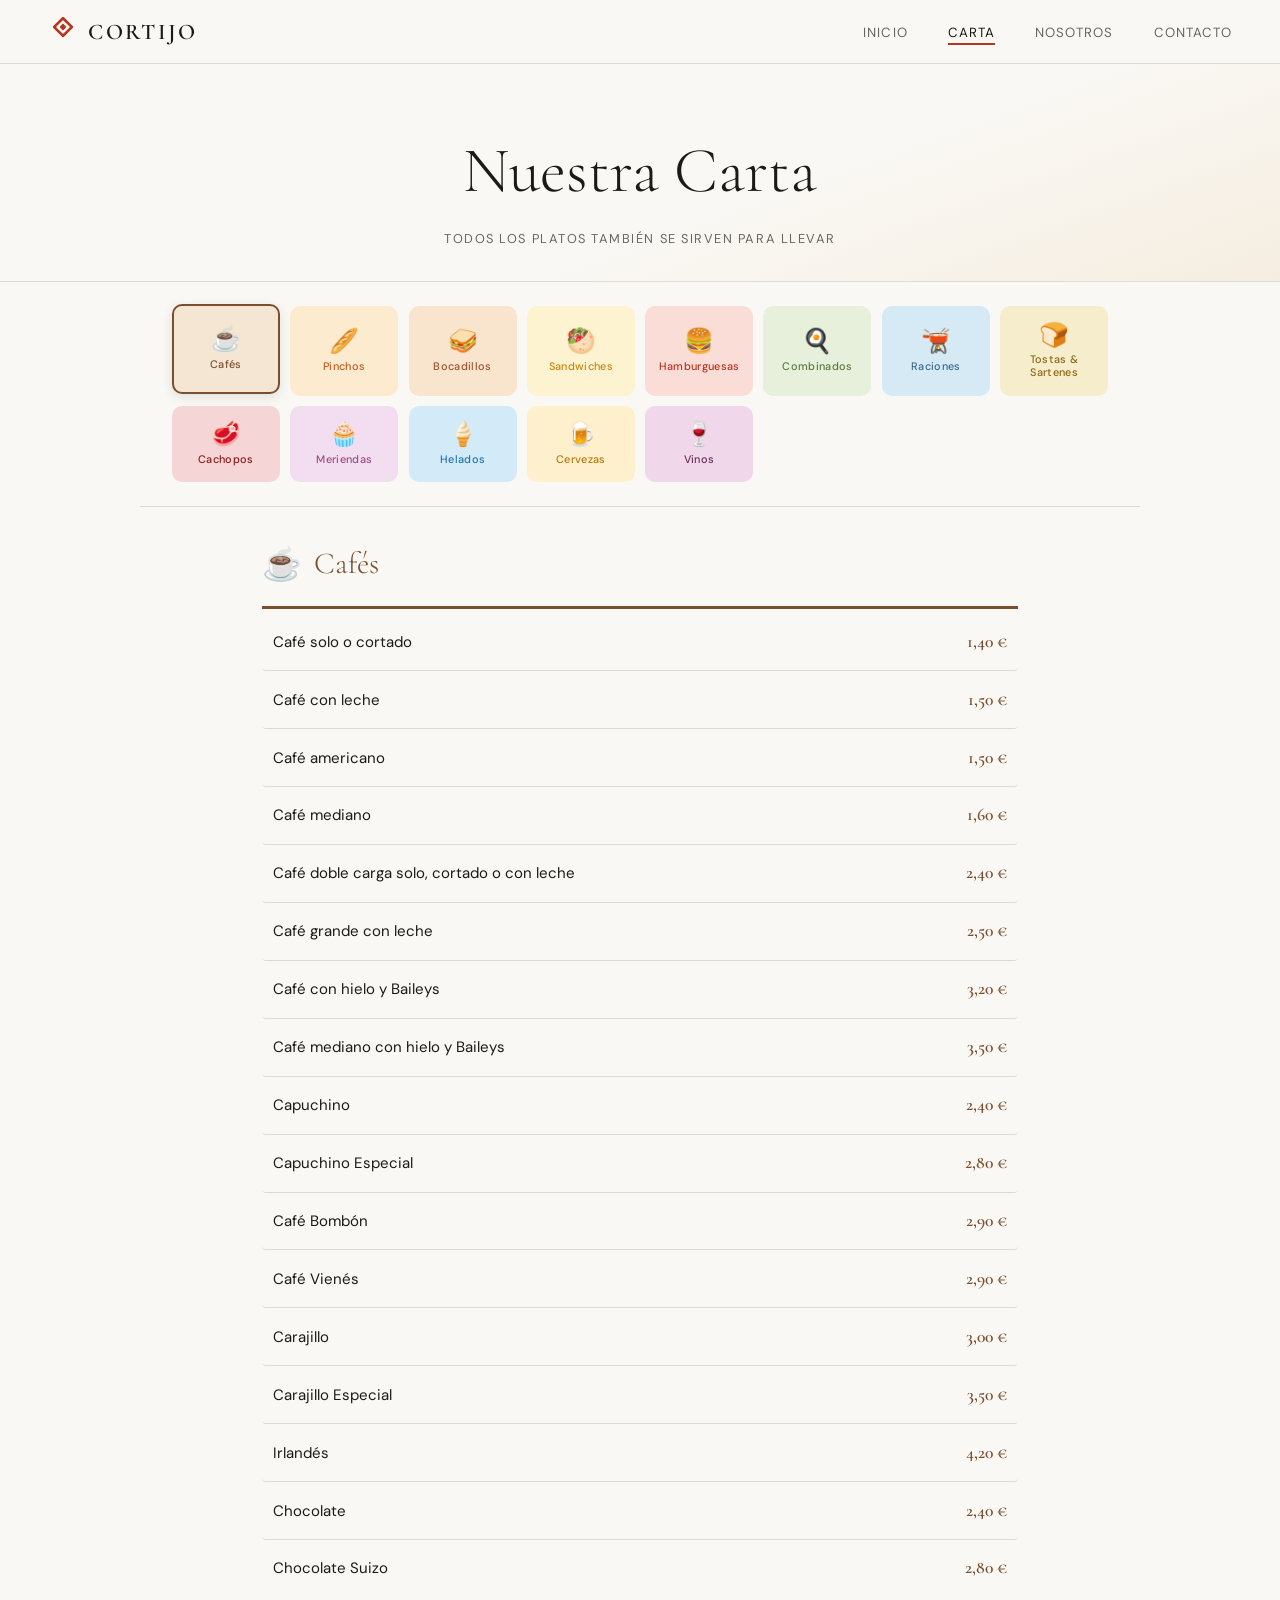
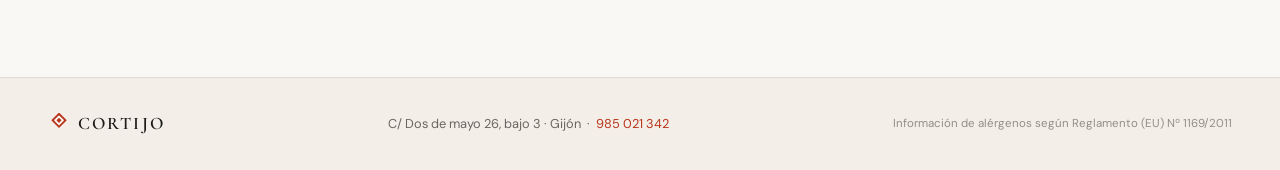
==== carta.html @ 0f71d0ce "Rediseño completo: 4 páginas separadas" ====
<!DOCTYPE html>
<html lang="es">
<head>
  <meta charset="UTF-8" />
  <meta name="viewport" content="width=device-width, initial-scale=1.0" />
  <title>Carta — Cortijo Cafeterías & Cervezerías</title>
  <meta name="description" content="Carta completa de Cortijo Gijón: cafés, pinchos, bocadillos, cachopos, cervezas y vinos." />
  <link rel="preconnect" href="https://fonts.googleapis.com">
  <link href="https://fonts.googleapis.com/css2?family=Cormorant+Garamond:ital,wght@0,300;0,400;0,600;1,300;1,400&family=DM+Sans:wght@300;400;500&display=swap" rel="stylesheet">
  <link rel="stylesheet" href="styles.css" />
</head>
<body>

  <nav id="navbar">
    <a href="index.html" class="nav-logo">
      <svg width="30" height="30" viewBox="0 0 60 60" fill="none">
        <rect x="15" y="5" width="30" height="30" rx="2" transform="rotate(45 30 20)" fill="#b8341b"/>
        <rect x="20" y="10" width="20" height="20" rx="2" transform="rotate(45 30 20)" fill="#faf8f4"/>
        <rect x="25" y="15" width="10" height="10" rx="1" transform="rotate(45 30 20)" fill="#b8341b"/>
      </svg>
      <span class="nav-brand">CORTIJO</span>
    </a>
    <ul class="nav-links">
      <li><a href="index.html">Inicio</a></li>
      <li><a href="carta.html" class="active">Carta</a></li>
      <li><a href="nosotros.html">Nosotros</a></li>
      <li><a href="contacto.html">Contacto</a></li>
    </ul>
    <button class="hamburger" id="hamburger" aria-label="Menú">
      <span></span><span></span><span></span>
    </button>
  </nav>

  <div class="mobile-menu" id="mobileMenu">
    <ul>
      <li><a href="index.html">Inicio</a></li>
      <li><a href="carta.html" class="active">Carta</a></li>
      <li><a href="nosotros.html">Nosotros</a></li>
      <li><a href="contacto.html">Contacto</a></li>
    </ul>
  </div>

  <main>
    <div class="carta-hero">
      <h1>Nuestra Carta</h1>
      <p>Todos los platos también se sirven para llevar</p>
    </div>

    <!-- CATEGORÍAS -->
    <div class="cat-grid">
      <button class="cat-card" data-cat="cafes"        style="--cc:#7B4F2E;--cl:#F5E6D3"><span class="cat-emoji">☕</span><span class="cat-label">Cafés</span></button>
      <button class="cat-card" data-cat="pinchos"      style="--cc:#C45C1A;--cl:#FDEBD0"><span class="cat-emoji">🥖</span><span class="cat-label">Pinchos</span></button>
      <button class="cat-card" data-cat="bocadillos"   style="--cc:#A0522D;--cl:#F9E4CE"><span class="cat-emoji">🥪</span><span class="cat-label">Bocadillos</span></button>
      <button class="cat-card" data-cat="sandwiches"   style="--cc:#C8860A;--cl:#FEF3D0"><span class="cat-emoji">🥙</span><span class="cat-label">Sandwiches</span></button>
      <button class="cat-card" data-cat="hamburguesas" style="--cc:#B8341B;--cl:#FBDDD8"><span class="cat-emoji">🍔</span><span class="cat-label">Hamburguesas</span></button>
      <button class="cat-card" data-cat="combinados"   style="--cc:#5D7A3E;--cl:#E6F0DA"><span class="cat-emoji">🍳</span><span class="cat-label">Combinados</span></button>
      <button class="cat-card" data-cat="raciones"     style="--cc:#3A6B8A;--cl:#D6EAF5"><span class="cat-emoji">🫕</span><span class="cat-label">Raciones</span></button>
      <button class="cat-card" data-cat="tostas"       style="--cc:#8B6914;--cl:#F5EDCC"><span class="cat-emoji">🍞</span><span class="cat-label">Tostas &amp; Sartenes</span></button>
      <button class="cat-card" data-cat="cachopos"     style="--cc:#8B1A1A;--cl:#F5D5D5"><span class="cat-emoji">🥩</span><span class="cat-label">Cachopos</span></button>
      <button class="cat-card" data-cat="meriendas"    style="--cc:#9B4D8A;--cl:#F3DDF0"><span class="cat-emoji">🧁</span><span class="cat-label">Meriendas</span></button>
      <button class="cat-card" data-cat="helados"      style="--cc:#2176AE;--cl:#D3EAF9"><span class="cat-emoji">🍦</span><span class="cat-label">Helados</span></button>
      <button class="cat-card" data-cat="cervezas"     style="--cc:#B8780A;--cl:#FEF0CC"><span class="cat-emoji">🍺</span><span class="cat-label">Cervezas</span></button>
      <button class="cat-card" data-cat="vinos"        style="--cc:#6B2D5E;--cl:#F0D8EA"><span class="cat-emoji">🍷</span><span class="cat-label">Vinos</span></button>
    </div>

    <div class="menu-wrap">

      <div class="menu-grid" id="cat-cafes" data-color="#7B4F2E">
        <div class="menu-panel-header"><span class="menu-panel-emoji">☕</span><h2 class="menu-panel-title">Cafés</h2></div>
        <div class="menu-item"><span class="item-name">Café solo o cortado</span><span class="item-price">1,40 €</span></div>
        <div class="menu-item"><span class="item-name">Café con leche</span><span class="item-price">1,50 €</span></div>
        <div class="menu-item"><span class="item-name">Café americano</span><span class="item-price">1,50 €</span></div>
        <div class="menu-item"><span class="item-name">Café mediano</span><span class="item-price">1,60 €</span></div>
        <div class="menu-item"><span class="item-name">Café doble carga solo, cortado o con leche</span><span class="item-price">2,40 €</span></div>
        <div class="menu-item"><span class="item-name">Café grande con leche</span><span class="item-price">2,50 €</span></div>
        <div class="menu-item"><span class="item-name">Café con hielo y Baileys</span><span class="item-price">3,20 €</span></div>
        <div class="menu-item"><span class="item-name">Café mediano con hielo y Baileys</span><span class="item-price">3,50 €</span></div>
        <div class="menu-item"><span class="item-name">Capuchino</span><span class="item-price">2,40 €</span></div>
        <div class="menu-item"><span class="item-name">Capuchino Especial</span><span class="item-price">2,80 €</span></div>
        <div class="menu-item"><span class="item-name">Café Bombón</span><span class="item-price">2,90 €</span></div>
        <div class="menu-item"><span class="item-name">Café Vienés</span><span class="item-price">2,90 €</span></div>
        <div class="menu-item"><span class="item-name">Carajillo</span><span class="item-price">3,00 €</span></div>
        <div class="menu-item"><span class="item-name">Carajillo Especial</span><span class="item-price">3,50 €</span></div>
        <div class="menu-item"><span class="item-name">Irlandés</span><span class="item-price">4,20 €</span></div>
        <div class="menu-item"><span class="item-name">Chocolate</span><span class="item-price">2,40 €</span></div>
        <div class="menu-item"><span class="item-name">Chocolate Suizo</span><span class="item-price">2,80 €</span></div>
      </div>

      <div class="menu-grid" id="cat-pinchos" data-color="#C45C1A">
        <div class="menu-panel-header"><span class="menu-panel-emoji">🥖</span><h2 class="menu-panel-title">Pinchos</h2></div>
        <div class="menu-item"><span class="item-name">Pollo o lomo con lechuga y mayonesa <em class="allerg-tag">🥚🌾</em></span><span class="item-price">2,00 €</span></div>
        <div class="menu-item"><span class="item-name">Pollo, lomo o bacon con queso <em class="allerg-tag">🥚🥛🌾</em></span><span class="item-price">2,00 €</span></div>
        <div class="menu-item"><span class="item-name">Bacon o fiambre de lomo con huevo <em class="allerg-tag">🥚🌾</em></span><span class="item-price">2,00 €</span></div>
        <div class="menu-item"><span class="item-name">Francesa de chorizo, jamón serrano o bonito <em class="allerg-tag">🥚🌾</em></span><span class="item-price">2,20 €</span></div>
        <div class="menu-item"><span class="item-name">Tortilla de patata <em class="allerg-tag">🥚</em></span><span class="item-price">2,00 €</span></div>
        <div class="menu-item"><span class="item-name">Tortilla de patata vegetal con jamón york, queso y mayonesa <em class="allerg-tag">🥚🥛</em></span><span class="item-price">2,80 €</span></div>
        <div class="menu-item"><span class="item-name">Ternera rebosada con pimientos <em class="allerg-tag">🥚🌾</em></span><span class="item-price">2,20 €</span></div>
        <div class="menu-item"><span class="item-name">Filete de pollo a la plancha <em class="allerg-tag">🥚</em></span><span class="item-price">2,40 €</span></div>
        <div class="menu-item"><span class="item-name">Carne guisada <em class="allerg-tag">🌾</em></span><span class="item-price">2,50 €</span></div>
      </div>

      <div class="menu-grid" id="cat-bocadillos" data-color="#A0522D">
        <div class="menu-panel-header"><span class="menu-panel-emoji">🥪</span><h2 class="menu-panel-title">Bocadillos</h2></div>
        <div class="menu-item"><span class="item-name">Pollo con lechuga, tomate y mayonesa <em class="allerg-tag">🥚</em></span><span class="item-price">4,00 €</span></div>
        <div class="menu-item"><span class="item-name">Pollo con queso <em class="allerg-tag">🥚🥛</em></span><span class="item-price">4,00 €</span></div>
        <div class="menu-item"><span class="item-name">Pollo con queso, lechuga, tomate y mayonesa <em class="allerg-tag">🥚🥛</em></span><span class="item-price">4,30 €</span></div>
        <div class="menu-item"><span class="item-name">Lomo con lechuga, tomate y mayonesa <em class="allerg-tag">🥚</em></span><span class="item-price">4,00 €</span></div>
        <div class="menu-item"><span class="item-name">Lomo con queso <em class="allerg-tag">🥚🥛</em></span><span class="item-price">4,00 €</span></div>
        <div class="menu-item"><span class="item-name">Lomo con queso, lechuga, tomate y mayonesa <em class="allerg-tag">🥚🥛</em></span><span class="item-price">4,30 €</span></div>
        <div class="menu-item"><span class="item-name">Bacon con queso <em class="allerg-tag">🥚🥛</em></span><span class="item-price">4,00 €</span></div>
        <div class="menu-item"><span class="item-name">Bacon con huevos <em class="allerg-tag">🥚🌾</em></span><span class="item-price">4,00 €</span></div>
        <div class="menu-item"><span class="item-name">Francesa con chorizo o jamón <em class="allerg-tag">🥚🌾</em></span><span class="item-price">4,00 €</span></div>
        <div class="menu-item"><span class="item-name">Francesa con bonito <em class="allerg-tag">🥚🌾</em></span><span class="item-price">4,00 €</span></div>
        <div class="menu-item"><span class="item-name">Tortilla de patata española <em class="allerg-tag">🥚🌾</em></span><span class="item-price">4,00 €</span></div>
        <div class="menu-item"><span class="item-name">Jamón serrano <em class="allerg-tag">🌾</em></span><span class="item-price">4,00 €</span></div>
        <div class="menu-item"><span class="item-name">Bonito con lechuga, tomate y mayonesa <em class="allerg-tag">🐟🥚🌾</em></span><span class="item-price">4,00 €</span></div>
        <div class="menu-item"><span class="item-name">Pepito de ternera <em class="allerg-tag">🌾</em></span><span class="item-price">4,50 €</span></div>
      </div>

      <div class="menu-grid" id="cat-sandwiches" data-color="#C8860A">
        <div class="menu-panel-header"><span class="menu-panel-emoji">🥙</span><h2 class="menu-panel-title">Sandwiches</h2></div>
        <div class="menu-item"><span class="item-name">Nº1 · Mixto — Jamón York y queso <em class="allerg-tag">🥚🌾🥛</em></span><span class="item-price">2,80 €</span></div>
        <div class="menu-item"><span class="item-name">Nº2 · Mixto con huevo <em class="allerg-tag">🥚🌾🥛</em></span><span class="item-price">3,20 €</span></div>
        <div class="menu-item"><span class="item-name">Nº3 · Mixto vegetal — Lechuga, tomate, jamón york, queso, huevo frito y mayonesa <em class="allerg-tag">🥚🌾🥛</em></span><span class="item-price">4,00 €</span></div>
        <div class="menu-item"><span class="item-name">Nº4 · Vegetal con bonito — Lechuga, tomate, huevo cocido, bonito y mayonesa <em class="allerg-tag">🐟🥚🌾</em></span><span class="item-price">4,00 €</span></div>
        <div class="menu-item"><span class="item-name">Nº5 · Lomo con queso <em class="allerg-tag">🥚🌾</em></span><span class="item-price">3,80 €</span></div>
        <div class="menu-item"><span class="item-name">Nº6 · Vegetal de pollo — Lechuga, tomate, pechuga a la plancha, queso y mayonesa <em class="allerg-tag">🥚🌾🥛</em></span><span class="item-price">4,30 €</span></div>
        <div class="menu-item featured"><span class="item-name">Nº7 · Combinado — Mixto con huevo frito, patatas y ensalada <em class="allerg-tag">🥚🌾🥛</em></span><span class="item-price">7,20 €</span></div>
      </div>

      <div class="menu-grid" id="cat-hamburguesas" data-color="#B8341B">
        <div class="menu-panel-header"><span class="menu-panel-emoji">🍔</span><h2 class="menu-panel-title">Hamburguesas</h2></div>
        <div class="menu-item"><span class="item-name">De ternera — Tomate, queso chédar y cebolla caramelizada <em class="allerg-tag">🥚🥛</em></span><span class="item-price">6,00 €</span></div>
        <div class="menu-item featured"><span class="item-name">De ternera + patatas fritas <em class="allerg-tag">🥚🥛</em></span><span class="item-price">8,20 €</span></div>
        <div class="menu-item"><span class="item-name">De pollo — Lechuga, tomate, queso chédar, bacon y cebolla caramelizada <em class="allerg-tag">🥚🥛</em></span><span class="item-price">6,00 €</span></div>
        <div class="menu-item featured"><span class="item-name">De pollo + patatas fritas <em class="allerg-tag">🥚🥛</em></span><span class="item-price">8,20 €</span></div>
      </div>

      <div class="menu-grid" id="cat-combinados" data-color="#5D7A3E">
        <div class="menu-panel-header"><span class="menu-panel-emoji">🍳</span><h2 class="menu-panel-title">Platos Combinados</h2></div>
        <div class="menu-item"><span class="item-name">Nº1 · Criollo, patatas y dos huevos fritos <em class="allerg-tag">🥚</em></span><span class="item-price">7,50 €</span></div>
        <div class="menu-item"><span class="item-name">Nº2 · Chorizo, patatas y dos huevos fritos <em class="allerg-tag">🥚</em></span><span class="item-price">7,50 €</span></div>
        <div class="menu-item"><span class="item-name">Nº3 · Bacon, patatas y dos huevos fritos <em class="allerg-tag">🥚</em></span><span class="item-price">7,50 €</span></div>
        <div class="menu-item"><span class="item-name">Nº4 · Jamón serrano, patatas y dos huevos fritos <em class="allerg-tag">🥚</em></span><span class="item-price">7,50 €</span></div>
        <div class="menu-item"><span class="item-name">Nº5 · San Jacobo, patatas y dos huevos fritos <em class="allerg-tag">🥚🥛</em></span><span class="item-price">8,20 €</span></div>
        <div class="menu-item"><span class="item-name">Nº6 · Francesa con jamón york, salchichas frankfurt y patatas fritas <em class="allerg-tag">🥚🥛🌾</em></span><span class="item-price">7,80 €</span></div>
        <div class="menu-item"><span class="item-name">Nº7 · Tortilla de patata + ensalada mixta <em class="allerg-tag">🥚</em></span><span class="item-price">8,00 €</span></div>
        <div class="menu-item"><span class="item-name">Nº8 · Lomo a la plancha, patatas fritas, huevo y ensalada <em class="allerg-tag">🥚</em></span><span class="item-price">9,00 €</span></div>
        <div class="menu-item"><span class="item-name">Nº9 · Pechuga de pollo a la plancha, patatas y ensalada</span><span class="item-price">9,00 €</span></div>
        <div class="menu-item"><span class="item-name">Nº10 · Escalope de pollo, patatas fritas y ensalada de tomate <em class="allerg-tag">🥚🌾</em></span><span class="item-price">9,30 €</span></div>
        <div class="menu-item"><span class="item-name">Nº11 · Filete de ternera a la plancha, ensalada, huevo y patatas fritas <em class="allerg-tag">🥚</em></span><span class="item-price">10,50 €</span></div>
        <div class="menu-item"><span class="item-name">Nº12 · Escalope de ternera, patatas fritas y croquetas <em class="allerg-tag">🥚🥛</em></span><span class="item-price">10,50 €</span></div>
        <div class="menu-item featured"><span class="item-name">Nº13 · Escalopines de ternera con salsa de queso azul y patatas fritas <em class="allerg-tag">🥚🥛</em></span><span class="item-price">12,00 €</span></div>
        <div class="menu-item"><span class="item-name">Nº14 · Revuelto de champiñones con patatas fritas <em class="allerg-tag">🥚</em></span><span class="item-price">9,50 €</span></div>
        <div class="menu-item note-item"><span class="item-name">Ración de pan</span><span class="item-price">0,60 €</span></div>
      </div>

      <div class="menu-grid" id="cat-raciones" data-color="#3A6B8A">
        <div class="menu-panel-header"><span class="menu-panel-emoji">🫕</span><h2 class="menu-panel-title">Raciones</h2></div>
        <div class="menu-item"><span class="item-name">Ensalada normal LTC</span><span class="item-price">5,00 €</span></div>
        <div class="menu-item"><span class="item-name">Ensalada mixta <em class="allerg-tag">🥚🌾</em></span><span class="item-price">7,50 €</span></div>
        <div class="menu-item"><span class="item-name">Ensalada de jamón serrano con tomate</span><span class="item-price">8,00 €</span></div>
        <div class="menu-item"><span class="item-name">Porción de patatas fritas</span><span class="item-price">4,00 €</span></div>
        <div class="menu-item"><span class="item-name">Ración de patatas fritas</span><span class="item-price">6,00 €</span></div>
        <div class="menu-item"><span class="item-name">Patatas tres salsas — alioli, brava y queso azul <em class="allerg-tag">🥛</em></span><span class="item-price">8,50 €</span></div>
        <div class="menu-item"><span class="item-name">Patatas fritas con queso azul <em class="allerg-tag">🥛</em></span><span class="item-price">7,00 €</span></div>
        <div class="menu-item"><span class="item-name">Patatas fritas con salsa brava</span><span class="item-price">7,00 €</span></div>
        <div class="menu-item"><span class="item-name">Patatas fritas con alioli <em class="allerg-tag">🥛</em></span><span class="item-price">7,00 €</span></div>
        <div class="menu-item"><span class="item-name">Jamón serrano</span><span class="item-price">7,00 €</span></div>
        <div class="menu-item"><span class="item-name">Queso manchego <em class="allerg-tag">🥛</em></span><span class="item-price">7,00 €</span></div>
        <div class="menu-item"><span class="item-name">Croquetas <em class="allerg-tag">🥚🥛</em></span><span class="item-price">6,50 €</span></div>
        <div class="menu-item"><span class="item-name">Empanadillas <em class="allerg-tag">🥚🌾</em></span><span class="item-price">6,00 €</span></div>
        <div class="menu-item"><span class="item-name">Gambas a la gabardina <em class="allerg-tag">🦀🌾</em></span><span class="item-price">7,00 €</span></div>
        <div class="menu-item"><span class="item-name">Nuggets de pollo <em class="allerg-tag">🌾</em></span><span class="item-price">6,50 €</span></div>
        <div class="menu-item"><span class="item-name">Tortilla española mediana <em class="allerg-tag">🥚</em></span><span class="item-price">13,00 €</span></div>
        <div class="menu-item"><span class="item-name">Tortilla española grande <em class="allerg-tag">🥚</em></span><span class="item-price">15,00 €</span></div>
        <div class="menu-item section-header"><span>Para llevar</span></div>
        <div class="menu-item"><span class="item-name">Tortilla española mediana <em class="allerg-tag">🥚</em></span><span class="item-price">12,50 €</span></div>
        <div class="menu-item"><span class="item-name">Tortilla española grande <em class="allerg-tag">🥚</em></span><span class="item-price">14,00 €</span></div>
      </div>

      <div class="menu-grid" id="cat-tostas" data-color="#8B6914">
        <div class="menu-panel-header"><span class="menu-panel-emoji">🍞</span><h2 class="menu-panel-title">Tostas &amp; Sartenes</h2></div>
        <div class="menu-item section-header"><span>Tostas</span></div>
        <div class="menu-item"><span class="item-name">Con aceite de oliva, tomate natural y jamón serrano <em class="allerg-tag">🌾</em></span><span class="item-price">4,50 €</span></div>
        <div class="menu-item"><span class="item-name">Con aceite de oliva, tomate natural, bonito y pimientos <em class="allerg-tag">🐟🌾</em></span><span class="item-price">4,50 €</span></div>
        <div class="menu-item section-header"><span>Sartenes</span></div>
        <div class="menu-item"><span class="item-name">Sartén Nº1 · Patatas, dos huevos fritos, taquitos de lomo y pimientos <em class="allerg-tag">🥚</em></span><span class="item-price">6,50 €</span></div>
        <div class="menu-item"><span class="item-name">Sartén Nº2 · Patatas, dos huevos fritos y salchicha frankfurt <em class="allerg-tag">🥚</em></span><span class="item-price">6,50 €</span></div>
        <div class="menu-item"><span class="item-name">Sartén Nº3 · Patatas, dos huevos fritos y chorizo o jamón serrano <em class="allerg-tag">🥚</em></span><span class="item-price">6,50 €</span></div>
      </div>

      <div class="menu-grid" id="cat-cachopos" data-color="#8B1A1A">
        <div class="menu-panel-header"><span class="menu-panel-emoji">🥩</span><h2 class="menu-panel-title">Cachopos</h2></div>
        <div class="menu-item featured"><span class="item-name">De ternera — Con jamón serrano y queso, patatas y pimientos <em class="allerg-tag">🥚🥛🌾</em></span><span class="item-price">14,50 €</span></div>
        <div class="menu-item featured"><span class="item-name">De pollo — Con jamón serrano y queso, patatas y ensalada LTC <em class="allerg-tag">🥚🥛🌾</em></span><span class="item-price">14,50 €</span></div>
      </div>

      <div class="menu-grid" id="cat-meriendas" data-color="#9B4D8A">
        <div class="menu-panel-header"><span class="menu-panel-emoji">🧁</span><h2 class="menu-panel-title">Meriendas</h2></div>
        <div class="menu-note">Se sirven de 17:00 h. a 20:00 h.</div>
        <div class="menu-item"><span class="item-name">Café + Donuts o tostada de molde <em class="allerg-tag">🥚🥛🌾</em></span><span class="item-price">2,90 €</span></div>
        <div class="menu-item"><span class="item-name">Café + Bizcocho <em class="allerg-tag">🥚🥛🌾</em></span><span class="item-price">3,30 €</span></div>
        <div class="menu-item"><span class="item-name">Café + Pan tostado <em class="allerg-tag">🌾</em></span><span class="item-price">3,30 €</span></div>
        <div class="menu-item"><span class="item-name">Café + Pincho o bollería <em class="allerg-tag">🥚🥛🌾</em></span><span class="item-price">3,30 €</span></div>
        <div class="menu-item"><span class="item-name">Café + Cruasán plancha <em class="allerg-tag">🥚🌾🥛</em></span><span class="item-price">3,50 €</span></div>
        <div class="menu-item"><span class="item-name">Café + Sandwich mixto <em class="allerg-tag">🥚🌾🥛</em></span><span class="item-price">4,00 €</span></div>
        <div class="menu-item"><span class="item-name">Cola Cao + Pincho o bollería <em class="allerg-tag">🥚🥛🌾</em></span><span class="item-price">3,50 €</span></div>
        <div class="menu-item"><span class="item-name">Chocolate con churros <em class="allerg-tag">🥚🌾🥛</em></span><span class="item-price">4,00 €</span></div>
      </div>

      <div class="menu-grid" id="cat-helados" data-color="#2176AE">
        <div class="menu-panel-header"><span class="menu-panel-emoji">🍦</span><h2 class="menu-panel-title">Helados &amp; Batidos</h2></div>
        <div class="menu-item section-header"><span>Batidos</span></div>
        <div class="menu-item"><span class="item-name">Batidos de fresa, vainilla o chocolate</span><span class="item-price">4,00 €</span></div>
        <div class="menu-item"><span class="item-name">Batidos con nata</span><span class="item-price">4,50 €</span></div>
        <div class="menu-item section-header"><span>Copas</span></div>
        <div class="menu-item"><span class="item-name">Copa helado sencilla</span><span class="item-price">2,50 €</span></div>
        <div class="menu-item"><span class="item-name">Copa helado doble</span><span class="item-price">3,50 €</span></div>
        <div class="menu-item"><span class="item-name">Copa helado tres sabores</span><span class="item-price">4,50 €</span></div>
        <div class="menu-item"><span class="item-name">Café solo con helado de vainilla y nata</span><span class="item-price">4,20 €</span></div>
        <div class="menu-item section-header"><span>Helados</span></div>
        <div class="menu-item"><span class="item-name">Pirulo Cool limón</span><span class="item-price">2,20 €</span></div>
        <div class="menu-item"><span class="item-name">Choco Clack</span><span class="item-price">2,20 €</span></div>
        <div class="menu-item"><span class="item-name">Miko Lápiz</span><span class="item-price">2,20 €</span></div>
        <div class="menu-item"><span class="item-name">Fantasmikos</span><span class="item-price">2,60 €</span></div>
        <div class="menu-item"><span class="item-name">Fresa Extreme</span><span class="item-price">2,60 €</span></div>
        <div class="menu-item"><span class="item-name">Vainilla Extreme</span><span class="item-price">2,60 €</span></div>
        <div class="menu-item"><span class="item-name">Maxi Boom Pops</span><span class="item-price">2,80 €</span></div>
        <div class="menu-item"><span class="item-name">Maxi Boom Cookie</span><span class="item-price">2,90 €</span></div>
        <div class="menu-item"><span class="item-name">Oreo Bombón</span><span class="item-price">2,90 €</span></div>
        <div class="menu-item"><span class="item-name">Almendrado</span><span class="item-price">2,90 €</span></div>
      </div>

      <div class="menu-grid" id="cat-cervezas" data-color="#B8780A">
        <div class="menu-panel-header"><span class="menu-panel-emoji">🍺</span><h2 class="menu-panel-title">Cervezas</h2></div>
        <div class="menu-item"><span class="item-name">Caña de Estrella Galicia</span><span class="item-price">2,40 €</span></div>
        <div class="menu-item"><span class="item-name">Caña tostada 1906</span><span class="item-price">2,60 €</span></div>
        <div class="menu-item"><span class="item-name">Estrella Galicia, Mahou, San Miguel</span><span class="item-price">2,60 €</span></div>
        <div class="menu-item"><span class="item-name">Voll-Damm doble Malta</span><span class="item-price">2,80 €</span></div>
        <div class="menu-item"><span class="item-name">Free Damm limón 00, Free Damm 0,0</span><span class="item-price">2,60 €</span></div>
        <div class="menu-item"><span class="item-name">1906 Reserva, 1905 Red Vintage</span><span class="item-price">2,80 €</span></div>
        <div class="menu-item"><span class="item-name">Mahou tostada 0,0 · Mahou Maestra · Mahou sin gluten</span><span class="item-price">2,80 €</span></div>
        <div class="menu-item"><span class="item-name">Mahou Mixta Limón</span><span class="item-price">2,60 €</span></div>
        <div class="menu-item"><span class="item-name">Coronita, Desperado</span><span class="item-price">3,00 €</span></div>
        <div class="menu-item featured"><span class="item-name">Grimbergen Double</span><span class="item-price">3,10 €</span></div>
      </div>

      <div class="menu-grid" id="cat-vinos" data-color="#6B2D5E">
        <div class="menu-panel-header"><span class="menu-panel-emoji">🍷</span><h2 class="menu-panel-title">Vinos</h2></div>
        <div class="menu-item section-header"><span>Blancos</span></div>
        <div class="menu-item wine-item"><span class="item-name">Campo Robles</span><span class="wine-prices"><span>1,10 € <small>copa</small></span><span>5,00 € <small>botella</small></span></span></div>
        <div class="menu-item wine-item"><span class="item-name">Ribeiro Turbo</span><span class="wine-prices"><span>1,30 € <small>copa</small></span><span>6,00 € <small>botella</small></span></span></div>
        <div class="menu-item wine-item"><span class="item-name">Xoven</span><span class="wine-prices"><span>1,50 € <small>copa</small></span><span>7,00 € <small>botella</small></span></span></div>
        <div class="menu-item wine-item"><span class="item-name">Moscato Capetta</span><span class="wine-prices"><span>2,70 € <small>copa</small></span><span>13,00 € <small>botella</small></span></span></div>
        <div class="menu-item wine-item"><span class="item-name">Verdejo Rueda Ramón Bilbao</span><span class="wine-prices"><span>2,70 € <small>copa</small></span><span>13,50 € <small>botella</small></span></span></div>
        <div class="menu-item wine-item"><span class="item-name">Albariño Vall Do Sosego</span><span class="wine-prices"><span>2,80 € <small>copa</small></span><span>14,00 € <small>botella</small></span></span></div>
        <div class="menu-item section-header"><span>Rosados</span></div>
        <div class="menu-item wine-item"><span class="item-name">Rosado Navarra</span><span class="wine-prices"><span>1,10 € <small>copa</small></span><span>5,00 € <small>botella</small></span></span></div>
        <div class="menu-item wine-item"><span class="item-name">Navarra Las Campanas</span><span class="wine-prices"><span>2,10 € <small>copa</small></span><span>10,00 € <small>botella</small></span></span></div>
        <div class="menu-item wine-item"><span class="item-name">Prieto Picudo Peregrino</span><span class="wine-prices"><span>2,10 € <small>copa</small></span><span>10,50 € <small>botella</small></span></span></div>
        <div class="menu-item section-header"><span>Tintos</span></div>
        <div class="menu-item wine-item"><span class="item-name">Tinto Entreríos</span><span class="wine-prices"><span>1,10 € <small>copa</small></span><span>5,00 € <small>botella</small></span></span></div>
        <div class="menu-item wine-item"><span class="item-name">Cosechero Tapas</span><span class="wine-prices"><span>1,30 € <small>copa</small></span><span>6,50 € <small>botella</small></span></span></div>
        <div class="menu-item wine-item"><span class="item-name">Rioja Crianza Arca de Noé</span><span class="wine-prices"><span>2,50 € <small>copa</small></span><span>12,50 € <small>botella</small></span></span></div>
        <div class="menu-item wine-item"><span class="item-name">Rioja Crianza Aradón</span><span class="wine-prices"><span>2,70 € <small>copa</small></span><span>13,50 € <small>botella</small></span></span></div>
        <div class="menu-item wine-item"><span class="item-name">Rioja Crianza Ramón Bilbao</span><span class="wine-prices"><span>2,90 € <small>copa</small></span><span>14,50 € <small>botella</small></span></span></div>
        <div class="menu-item wine-item featured"><span class="item-name">Ribera del Duero Cuatro Caminos</span><span class="wine-prices"><span>2,70 € <small>copa</small></span><span>13,50 € <small>botella</small></span></span></div>
      </div>

    </div>
  </main>

  <footer>
    <div class="footer-inner">
      <div class="footer-brand">
        <svg width="22" height="22" viewBox="0 0 60 60" fill="none">
          <rect x="15" y="5" width="30" height="30" rx="2" transform="rotate(45 30 20)" fill="#b8341b"/>
          <rect x="20" y="10" width="20" height="20" rx="2" transform="rotate(45 30 20)" fill="#faf8f4"/>
          <rect x="25" y="15" width="10" height="10" rx="1" transform="rotate(45 30 20)" fill="#b8341b"/>
        </svg>
        CORTIJO
      </div>
      <p class="footer-info">C/ Dos de mayo 26, bajo 3 · Gijón &nbsp;·&nbsp; <a href="tel:985021342">985 021 342</a></p>
      <p class="footer-legal">Información de alérgenos según Reglamento (EU) Nº 1169/2011</p>
    </div>
  </footer>

  <script src="nav.js"></script>
  <script>
    (function() {
      var cards    = document.querySelectorAll('.cat-card');
      var grids    = document.querySelectorAll('.menu-grid');
      var colorMap = {};

      grids.forEach(function(g) {
        colorMap[g.id.replace('cat-', '')] = g.dataset.color || '#b8341b';
      });

      function activate(cat) {
        cards.forEach(function(c) { c.classList.remove('active'); });
        grids.forEach(function(g) { g.style.display = 'none'; });

        var card = document.querySelector('.cat-card[data-cat="' + cat + '"]');
        if (card) {
          card.classList.add('active');
          card.scrollIntoView({ behavior: 'smooth', block: 'nearest', inline: 'center' });
        }
        var grid = document.getElementById('cat-' + cat);
        if (!grid) return;
        grid.style.setProperty('--panel-color', colorMap[cat] || '#b8341b');
        grid.style.opacity   = '0';
        grid.style.display   = 'block';
        grid.style.transform = 'translateY(12px)';
        grid.style.transition = 'opacity 0.28s ease, transform 0.28s ease';
        setTimeout(function() {
          grid.style.opacity   = '1';
          grid.style.transform = 'translateY(0)';
        }, 16);
      }

      cards.forEach(function(card) {
        card.addEventListener('click', function() { activate(card.dataset.cat); });
      });

      activate('cafes');
    })();
  </script>
</body>
</html>
---- styles.css ----
/* ============================================
   CORTIJO — styles.css compartido
   ============================================ */
:root {
  --bg:           #faf8f4;
  --bg2:          #f3efe8;
  --text:         #1c1a17;
  --text-soft:    #6b6560;
  --accent:       #b8341b;
  --accent-hover: #d4452a;
  --border:       #e0dbd2;
  --card:         #ffffff;
  --font-display: 'Cormorant Garamond', Georgia, serif;
  --font-body:    'DM Sans', sans-serif;
  --ease:         cubic-bezier(0.25, 0.46, 0.45, 0.94);
  --radius:       6px;
}

*, *::before, *::after { box-sizing: border-box; margin: 0; padding: 0; }
html { scroll-behavior: smooth; }
body {
  font-family: var(--font-body);
  background: var(--bg);
  color: var(--text);
  font-size: 16px;
  line-height: 1.6;
  overflow-x: hidden;
}
a { color: inherit; text-decoration: none; }
img { max-width: 100%; display: block; }

/* ── NAV ── */
nav {
  position: fixed; top: 0; left: 0; right: 0; z-index: 100;
  height: 64px;
  display: flex; align-items: center; justify-content: space-between;
  padding: 0 3rem;
  background: rgba(250,248,244,0.94);
  backdrop-filter: blur(14px);
  border-bottom: 1px solid var(--border);
  transition: box-shadow 0.3s var(--ease);
}
nav.scrolled { box-shadow: 0 2px 20px rgba(0,0,0,0.07); }

.nav-logo {
  display: flex; align-items: center; gap: 10px;
  text-decoration: none;
}
.nav-brand {
  font-family: var(--font-display);
  font-size: 1.4rem; font-weight: 600; letter-spacing: 0.12em;
  color: var(--text);
}

.nav-links { display: flex; list-style: none; gap: 2.5rem; }
.nav-links a {
  font-size: 0.83rem; letter-spacing: 0.08em; text-transform: uppercase;
  color: var(--text-soft); position: relative;
  transition: color 0.25s;
}
.nav-links a::after {
  content: ''; position: absolute; bottom: -4px; left: 0;
  width: 0; height: 1.5px; background: var(--accent);
  transition: width 0.3s var(--ease);
}
.nav-links a:hover, .nav-links a.active { color: var(--text); }
.nav-links a.active::after, .nav-links a:hover::after { width: 100%; }

/* Hamburger */
.hamburger {
  display: none; flex-direction: column; gap: 5px;
  background: none; border: none; cursor: pointer; padding: 4px;
}
.hamburger span {
  display: block; width: 24px; height: 1.5px;
  background: var(--text); transition: all 0.3s var(--ease);
}
.hamburger.open span:nth-child(1) { transform: rotate(45deg) translate(4.5px,4.5px); }
.hamburger.open span:nth-child(2) { opacity: 0; }
.hamburger.open span:nth-child(3) { transform: rotate(-45deg) translate(4.5px,-4.5px); }

/* Mobile drawer */
.mobile-menu {
  position: fixed; top: 64px; right: -100%; z-index: 99;
  width: 240px; height: calc(100vh - 64px);
  background: var(--card); border-left: 1px solid var(--border);
  padding: 2rem 1.5rem;
  transition: right 0.35s var(--ease);
}
.mobile-menu.open { right: 0; }
.mobile-menu ul { list-style: none; display: flex; flex-direction: column; gap: 1.5rem; }
.mobile-menu a {
  font-family: var(--font-display); font-size: 1.3rem;
  color: var(--text); display: block;
  transition: color 0.2s;
}
.mobile-menu a:hover, .mobile-menu a.active { color: var(--accent); }

/* ── PAGE WRAPPER ── */
main { padding-top: 64px; }

/* ── REVEAL ANIMATION ── */
.reveal {
  opacity: 0; transform: translateY(22px);
  transition: opacity 0.65s var(--ease), transform 0.65s var(--ease);
}
.reveal.visible { opacity: 1; transform: translateY(0); }

/* ── BUTTONS ── */
.btn {
  display: inline-block;
  padding: 0.85rem 2.2rem;
  background: var(--accent); color: white;
  font-size: 0.83rem; font-weight: 500; letter-spacing: 0.08em;
  text-transform: uppercase; border-radius: var(--radius);
  border: none; cursor: pointer;
  transition: background 0.25s, transform 0.25s, box-shadow 0.25s;
}
.btn:hover {
  background: var(--accent-hover);
  transform: translateY(-2px);
  box-shadow: 0 8px 24px rgba(184,52,27,0.25);
}
.btn-outline {
  background: transparent;
  border: 1.5px solid var(--accent);
  color: var(--accent);
}
.btn-outline:hover {
  background: var(--accent); color: white;
}

/* ── SECTION EYEBROW ── */
.eyebrow {
  font-size: 0.75rem; letter-spacing: 0.2em;
  text-transform: uppercase; color: var(--accent);
  display: block; margin-bottom: 0.75rem;
}

/* ── FOOTER ── */
footer {
  border-top: 1px solid var(--border);
  background: var(--bg2);
  padding: 2rem 3rem;
}
.footer-inner {
  max-width: 1200px; margin: 0 auto;
  display: flex; align-items: center; justify-content: space-between;
  flex-wrap: wrap; gap: 1rem;
}
.footer-brand {
  display: flex; align-items: center; gap: 8px;
  font-family: var(--font-display); font-size: 1.1rem;
  font-weight: 600; letter-spacing: 0.12em;
}
.footer-info { font-size: 0.8rem; color: var(--text-soft); }
.footer-info a { color: var(--accent); }
.footer-info a:hover { opacity: 0.7; }
.footer-legal { font-size: 0.72rem; color: var(--text-soft); opacity: 0.7; }

/* ── RESPONSIVE ── */
@media (max-width: 900px) {
  nav { padding: 0 1.5rem; }
  .nav-links { display: none; }
  .hamburger { display: flex; }
  footer { padding: 1.5rem; }
  .footer-inner { flex-direction: column; text-align: center; }
}

/* ============================================
   INDEX — HERO
   ============================================ */
.hero {
  min-height: calc(100vh - 64px);
  display: grid; grid-template-columns: 1fr 1fr;
  align-items: center; gap: 4rem;
  padding: 5rem 3rem 3rem;
  max-width: 1200px; margin: 0 auto;
}
.hero-sub {
  font-size: 0.78rem; letter-spacing: 0.2em;
  text-transform: uppercase; color: var(--accent);
  margin-bottom: 1.25rem;
}
.hero-title {
  font-family: var(--font-display);
  font-size: clamp(3rem, 6vw, 5.5rem);
  font-weight: 300; line-height: 1.08;
  margin-bottom: 1.25rem;
}
.hero-title span { display: block; }
.hero-title em { display: block; font-style: italic; color: var(--accent); }
.hero-desc {
  font-size: 1.02rem; color: var(--text-soft);
  max-width: 400px; margin-bottom: 2.5rem;
}
.hero-visual {
  display: flex; align-items: center; justify-content: center;
}
.hero-card {
  width: 280px; height: 360px;
  background: var(--card); border: 1px solid var(--border);
  display: flex; align-items: center; justify-content: center;
  position: relative;
  transition: transform 0.5s var(--ease), box-shadow 0.5s var(--ease);
}
.hero-card::before {
  content: ''; position: absolute; inset: -8px;
  border: 1px solid var(--border); opacity: 0.5;
}
.hero-card:hover {
  transform: translateY(-6px) rotate(1deg);
  box-shadow: 0 20px 60px rgba(0,0,0,0.1);
}
.hero-card-inner { text-align: center; }
.hero-card-name {
  font-family: var(--font-display); font-size: 1.8rem;
  font-weight: 600; letter-spacing: 0.2em; margin-top: 1rem;
}
.hero-card-sub {
  font-size: 0.72rem; color: var(--text-soft);
  letter-spacing: 0.12em; text-transform: uppercase; margin-top: 0.2rem;
}

/* Highlights strip */
.highlights {
  display: grid; grid-template-columns: repeat(4,1fr);
  border-top: 1px solid var(--border);
}
.highlight {
  padding: 2.5rem 2rem;
  border-right: 1px solid var(--border);
  transition: background 0.25s;
}
.highlight:last-child { border-right: none; }
.highlight:hover { background: var(--bg2); }
.highlight-num {
  font-family: var(--font-display); font-size: 2.5rem;
  font-weight: 300; color: var(--accent); opacity: 0.35;
  display: block; margin-bottom: 0.6rem;
}
.highlight h3 {
  font-family: var(--font-display); font-size: 1.1rem;
  font-weight: 600; margin-bottom: 0.4rem;
}
.highlight p { font-size: 0.83rem; color: var(--text-soft); line-height: 1.5; }

/* Allergen strip */
.allergen-strip {
  background: var(--bg2); border-top: 1px solid var(--border);
  padding: 2rem 3rem; text-align: center;
}
.allergen-strip p { font-size: 0.78rem; color: var(--text-soft); text-transform: uppercase; letter-spacing: 0.1em; margin-bottom: 1.25rem; }
.allergen-icons { display: flex; flex-wrap: wrap; justify-content: center; gap: 1.5rem; margin-bottom: 1rem; }
.allerg { display: flex; flex-direction: column; align-items: center; gap: 0.3rem; }
.allerg span { font-size: 1.4rem; }
.allerg small { font-size: 0.62rem; color: var(--text-soft); text-transform: uppercase; letter-spacing: 0.05em; }
.allergen-note { font-size: 0.78rem; color: var(--text-soft); font-style: italic; }

@media (max-width: 900px) {
  .hero { grid-template-columns: 1fr; padding: 3rem 1.5rem; gap: 2rem; }
  .hero-visual { display: none; }
  .highlights { grid-template-columns: repeat(2,1fr); }
  .highlight:nth-child(2) { border-right: none; }
  .highlight:nth-child(3) { border-right: 1px solid var(--border); }
  .allergen-strip { padding: 1.5rem; }
}
@media (max-width: 560px) {
  .highlights { grid-template-columns: 1fr; }
  .highlight { border-right: none; border-bottom: 1px solid var(--border); }
  .highlight:last-child { border-bottom: none; }
}

/* ============================================
   CARTA
   ============================================ */
.carta-hero {
  text-align: center; padding: 3.5rem 2rem 2rem;
  border-bottom: 1px solid var(--border);
  background: linear-gradient(160deg, var(--bg) 60%, #f5ede0 100%);
}
.carta-hero h1 {
  font-family: var(--font-display);
  font-size: clamp(2.5rem, 5vw, 4rem); font-weight: 300;
  margin-bottom: 0.4rem;
}
.carta-hero p { font-size: 0.8rem; color: var(--text-soft); letter-spacing: 0.12em; text-transform: uppercase; }

.cat-grid {
  display: grid;
  grid-template-columns: repeat(auto-fill, minmax(95px,1fr));
  gap: 0.65rem; padding: 1.5rem 2rem;
  max-width: 1000px; margin: 0 auto;
  position: sticky; top: 64px; z-index: 50;
  background: var(--bg); border-bottom: 1px solid var(--border);
}
.cat-card {
  display: flex; flex-direction: column;
  align-items: center; justify-content: center;
  gap: 0.4rem; padding: 0.9rem 0.5rem;
  background: var(--cl, #f5e6d3);
  border: 2px solid transparent; border-radius: 10px;
  cursor: pointer; font-family: var(--font-body);
  transition: transform 0.2s, box-shadow 0.2s, border-color 0.15s;
}
.cat-card:hover { transform: translateY(-3px); box-shadow: 0 6px 18px rgba(0,0,0,0.09); }
.cat-card.active {
  border-color: var(--cc,#7B4F2E);
  box-shadow: 0 3px 12px rgba(0,0,0,0.1);
  transform: translateY(-2px);
}
.cat-emoji { font-size: 1.5rem; line-height: 1; }
.cat-label { font-size: 0.68rem; font-weight: 500; letter-spacing: 0.03em; text-align: center; color: var(--cc,#7B4F2E); line-height: 1.2; }

.menu-wrap { max-width: 820px; margin: 0 auto; padding: 0 2rem 5rem; }
.menu-grid { display: none; }

.menu-panel-header {
  display: flex; align-items: center; gap: 0.75rem;
  padding: 2rem 0 1rem;
  border-bottom: 3px solid var(--panel-color, var(--accent));
  margin-bottom: 0.25rem;
}
.menu-panel-emoji { font-size: 2rem; }
.menu-panel-title {
  font-family: var(--font-display); font-size: 1.9rem;
  font-weight: 300; color: var(--panel-color, var(--accent));
}

.menu-item {
  display: flex; align-items: baseline;
  justify-content: space-between; gap: 1rem;
  padding: 0.9rem 0.7rem; border-bottom: 1px solid var(--border);
  border-radius: 4px; transition: background 0.15s;
}
.menu-item:last-child { border-bottom: none; }
.menu-item:hover { background: #f7f3ee; }
.menu-item.featured {
  background: linear-gradient(90deg,rgba(184,52,27,0.05) 0%,transparent 80%);
  border-left: 3px solid var(--panel-color, var(--accent));
  padding-left: 1rem;
}
.menu-item.featured .item-name { font-weight: 500; }
.item-name { font-size: 0.94rem; flex: 1; line-height: 1.4; }
.item-price {
  font-family: var(--font-display); font-size: 1.1rem;
  font-weight: 600; color: var(--panel-color, var(--accent)); white-space: nowrap;
}
.allerg-tag { font-style: normal; font-size: 0.72rem; opacity: 0.6; margin-left: 3px; }
.section-header { justify-content: flex-start; border-bottom: none; background: none !important; padding-top: 1.75rem; }
.section-header span {
  font-family: var(--font-display); font-size: 1.2rem;
  font-style: italic; color: var(--text-soft);
  border-bottom: 1px solid var(--border);
  display: block; width: 100%; padding-bottom: 0.3rem;
}
.note-item .item-name { font-size: 0.82rem; color: var(--text-soft); }
.menu-note {
  font-size: 0.8rem; color: var(--panel-color, var(--accent));
  text-align: center; padding: 0.75rem 1rem;
  border: 1px dashed rgba(0,0,0,0.15); border-radius: var(--radius);
  margin-bottom: 0.6rem; background: rgba(255,255,255,0.6);
}
.wine-item { align-items: center; }
.wine-prices { display: flex; gap: 1.25rem; white-space: nowrap; }
.wine-prices span { font-family: var(--font-display); font-weight: 600; color: var(--panel-color, var(--accent)); font-size: 0.95rem; }
.wine-prices small { font-family: var(--font-body); font-size: 0.65rem; color: var(--text-soft); font-weight: 300; display: block; }

@media (max-width: 600px) {
  .cat-grid { grid-template-columns: repeat(auto-fill,minmax(78px,1fr)); padding: 1rem; }
  .menu-wrap { padding: 0 1rem 4rem; }
  .wine-prices { flex-direction: column; gap: 0.1rem; }
}

/* ============================================
   NOSOTROS
   ============================================ */
.about-grid {
  display: grid; grid-template-columns: 1fr 1fr;
  gap: 5rem; max-width: 1100px; margin: 0 auto;
  padding: 5rem 3rem; align-items: center;
}
.about-text-block h1 {
  font-family: var(--font-display);
  font-size: clamp(2rem,4vw,3.2rem); font-weight: 300;
  line-height: 1.2; margin-bottom: 1.5rem;
}
.about-text-block h1 em { font-style: italic; color: var(--accent); }
.about-text-block p { font-size: 0.95rem; color: var(--text-soft); margin-bottom: 1rem; line-height: 1.8; }

.about-card {
  background: var(--card); border: 1px solid var(--border);
  padding: 2.5rem; text-align: center;
}
.about-card-brand { font-family: var(--font-display); font-size: 2rem; font-weight: 600; letter-spacing: 0.2em; margin-top: 0.75rem; }
.about-card-sub { font-size: 0.78rem; color: var(--text-soft); letter-spacing: 0.1em; text-transform: uppercase; margin-top: 0.2rem; }
.about-divider { width: 40px; height: 1px; background: var(--border); margin: 1.5rem auto; }
.info-rows { display: flex; flex-direction: column; gap: 0.75rem; text-align: left; }
.info-row { display: flex; justify-content: space-between; align-items: baseline; font-size: 0.85rem; gap: 1rem; }
.info-label { font-size: 0.72rem; text-transform: uppercase; letter-spacing: 0.08em; color: var(--text-soft); white-space: nowrap; }
.info-val { text-align: right; }
.info-val a { color: var(--accent); }

.values-strip {
  display: grid; grid-template-columns: repeat(3,1fr);
  border-top: 1px solid var(--border);
  max-width: 1100px; margin: 0 auto 5rem;
}
.value-item {
  padding: 2.5rem; border-right: 1px solid var(--border);
  text-align: center; transition: background 0.25s;
}
.value-item:last-child { border-right: none; }
.value-item:hover { background: var(--bg2); }
.value-icon { font-size: 2rem; display: block; margin-bottom: 1rem; }
.value-item h3 { font-family: var(--font-display); font-size: 1.1rem; font-weight: 600; margin-bottom: 0.4rem; }
.value-item p { font-size: 0.83rem; color: var(--text-soft); line-height: 1.5; }

@media (max-width: 900px) {
  .about-grid { grid-template-columns: 1fr; gap: 3rem; padding: 3rem 1.5rem; }
  .values-strip { grid-template-columns: 1fr; }
  .value-item { border-right: none; border-bottom: 1px solid var(--border); }
  .value-item:last-child { border-bottom: none; }
}

/* ============================================
   CONTACTO
   ============================================ */
.contact-grid {
  display: grid; grid-template-columns: 1fr 1fr;
  gap: 5rem; max-width: 1000px; margin: 0 auto;
  padding: 5rem 3rem; align-items: start;
}
.contact-info-block h1 {
  font-family: var(--font-display);
  font-size: clamp(2rem,4vw,3rem); font-weight: 300;
  line-height: 1.2; margin-bottom: 2rem;
}
.contact-info-block h1 em { font-style: italic; color: var(--accent); }
.contact-items { display: flex; flex-direction: column; gap: 1.5rem; }
.contact-item { display: flex; gap: 1rem; align-items: flex-start; }
.contact-icon { font-size: 1.2rem; margin-top: 0.1rem; }
.contact-item strong { display: block; font-size: 0.72rem; text-transform: uppercase; letter-spacing: 0.1em; color: var(--text-soft); margin-bottom: 0.25rem; }
.contact-item p { font-size: 0.94rem; line-height: 1.5; }
.contact-item a { color: var(--accent); }
.contact-item a:hover { opacity: 0.7; }

.contact-form { display: flex; flex-direction: column; gap: 1.2rem; }
.form-group { display: flex; flex-direction: column; gap: 0.4rem; }
.form-group label { font-size: 0.72rem; text-transform: uppercase; letter-spacing: 0.1em; color: var(--text-soft); }
.form-group input,
.form-group textarea {
  font-family: var(--font-body); font-size: 0.95rem;
  color: var(--text); background: var(--card);
  border: 1px solid var(--border); border-radius: var(--radius);
  padding: 0.75rem 1rem; outline: none; resize: vertical;
  transition: border-color 0.25s;
}
.form-group input:focus, .form-group textarea:focus { border-color: var(--accent); }
.form-group input::placeholder, .form-group textarea::placeholder { color: #bbb; }
.form-success {
  display: none; font-size: 0.88rem; color: #2d7d46;
  background: rgba(45,125,70,0.08);
  border: 1px solid rgba(45,125,70,0.2);
  padding: 0.75rem 1rem; border-radius: var(--radius);
}
.form-success.show { display: block; }

@media (max-width: 900px) {
  .contact-grid { grid-template-columns: 1fr; gap: 3rem; padding: 3rem 1.5rem; }
}
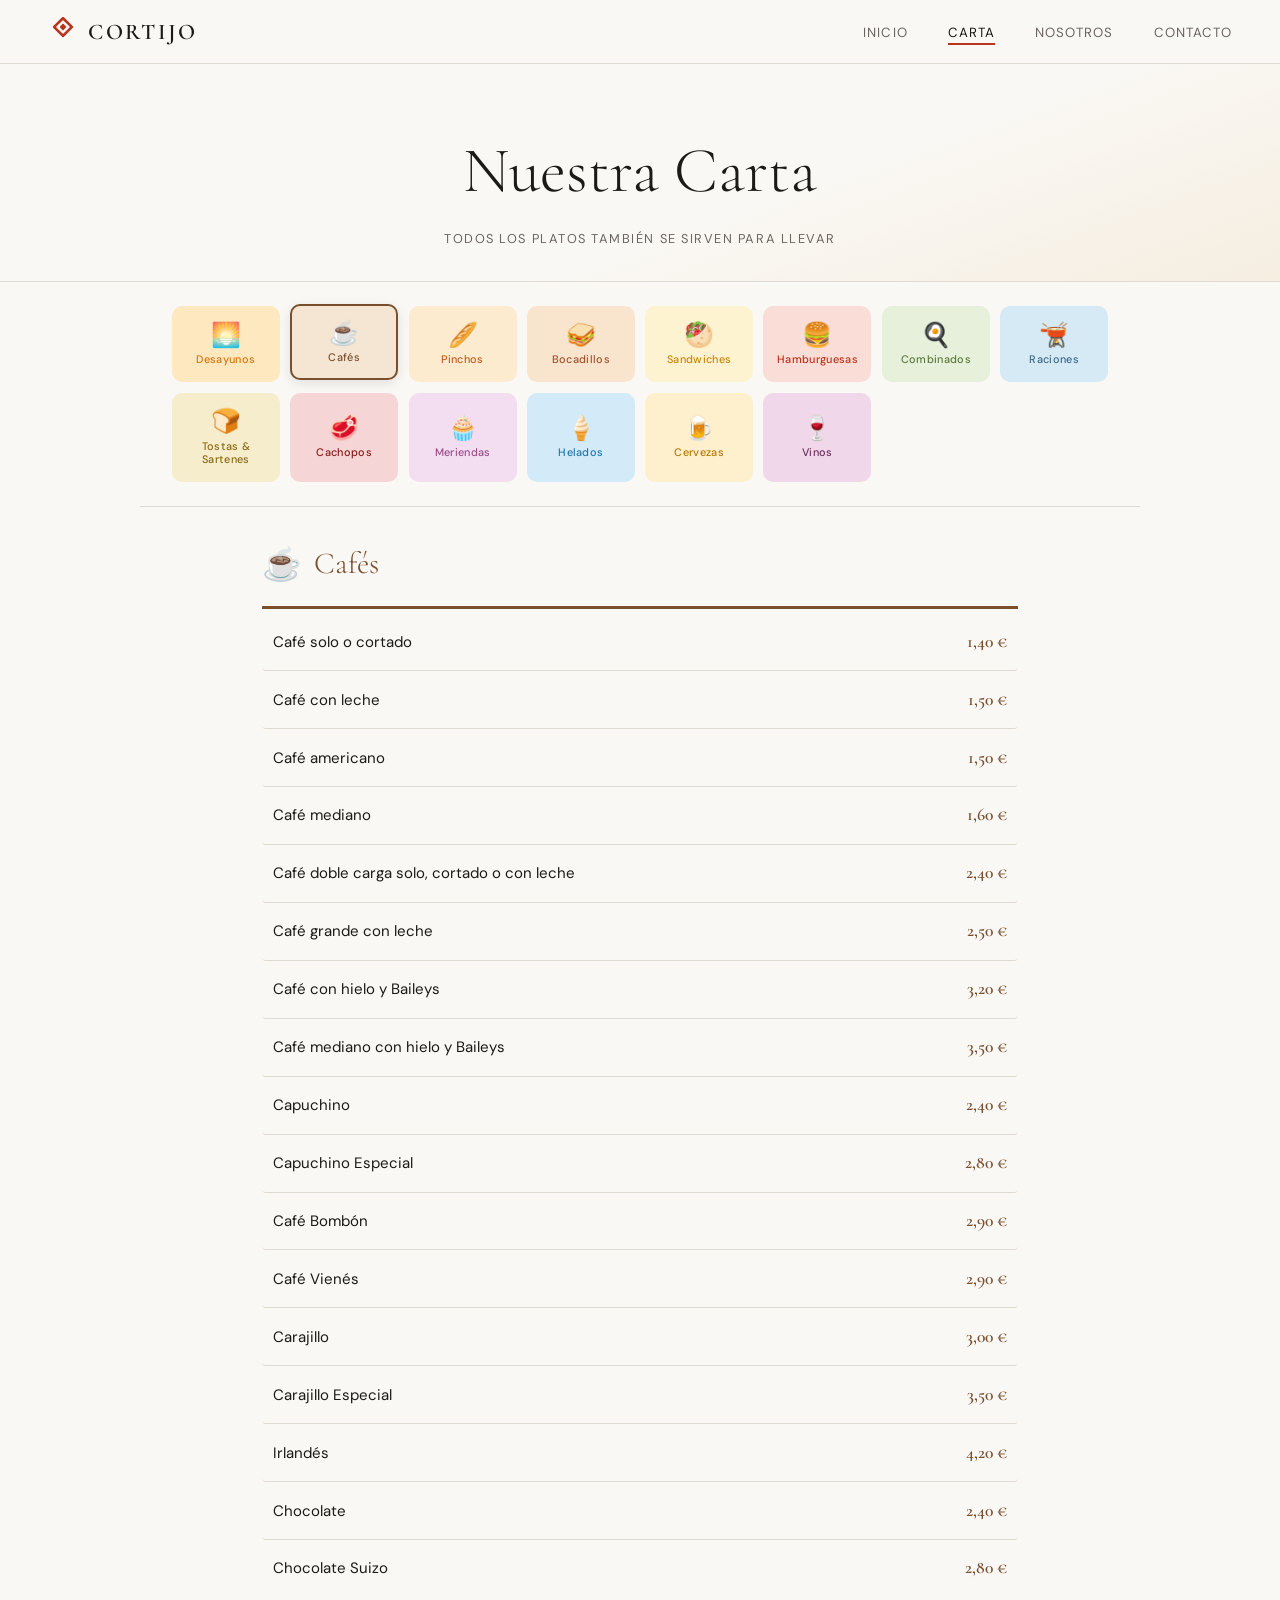
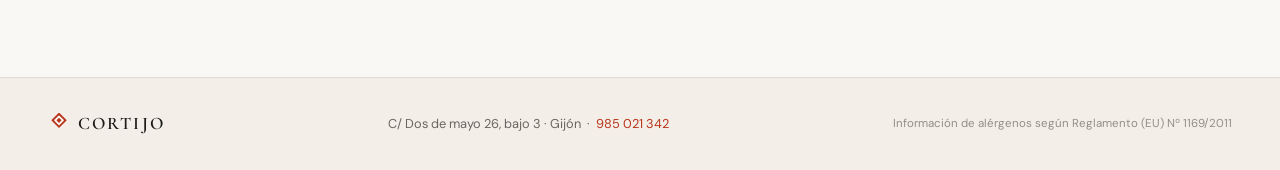
==== commit 2bfbae2d: "Desayunos con subsecciones" ====
--- a/carta.html
+++ b/carta.html
@@ -48,6 +48,7 @@
 
     <!-- CATEGORÍAS -->
     <div class="cat-grid">
+      <button class="cat-card" data-cat="desayunos"   style="--cc:#D4760A;--cl:#FEE8C0"><span class="cat-emoji">🌅</span><span class="cat-label">Desayunos</span></button>
       <button class="cat-card" data-cat="cafes"        style="--cc:#7B4F2E;--cl:#F5E6D3"><span class="cat-emoji">☕</span><span class="cat-label">Cafés</span></button>
       <button class="cat-card" data-cat="pinchos"      style="--cc:#C45C1A;--cl:#FDEBD0"><span class="cat-emoji">🥖</span><span class="cat-label">Pinchos</span></button>
       <button class="cat-card" data-cat="bocadillos"   style="--cc:#A0522D;--cl:#F9E4CE"><span class="cat-emoji">🥪</span><span class="cat-label">Bocadillos</span></button>
@@ -65,7 +66,90 @@
 
     <div class="menu-wrap">
 
-      <div class="menu-grid" id="cat-cafes" data-color="#7B4F2E">
+      <div class="menu-grid" id="cat-desayunos" data-color="#D4760A">
+      <div class="menu-panel-header"><span class="menu-panel-emoji">🌅</span><h2 class="menu-panel-title">Desayunos</h2></div>
+      <div class="menu-note">Se sirven de 7:00 h. a 12:00 h. · Los desayunos son personales y para servirse en el establecimiento</div>
+
+      <div class="subsection-block sub-desayunos"><span class="sub-emoji">☀️</span><span class="sub-title">Desayunos</span></div>
+      <div class="menu-item"><span class="item-name">Café + Donuts <em class="allerg-tag">🥚🥛🌾</em></span><span class="item-price">2,80 €</span></div>
+      <div class="menu-item"><span class="item-name">Café + tostada de molde <em class="allerg-tag">🥚🥛🌾</em></span><span class="item-price">2,70 €</span></div>
+      <div class="menu-item"><span class="item-name">Café + Pincho o bollería <em class="allerg-tag">🥚🥛🌾</em></span><span class="item-price">3,20 €</span></div>
+      <div class="menu-item"><span class="item-name">Café + Bizcocho <em class="allerg-tag">🥚🥛🌾</em></span><span class="item-price">3,20 €</span></div>
+      <div class="menu-item"><span class="item-name">Café + Bollería plancha o pan tostado <em class="allerg-tag">🌾</em></span><span class="item-price">3,20 €</span></div>
+      <div class="menu-item"><span class="item-name">Café + Cruasán mixto <em class="allerg-tag">🥚🥛🌾</em></span><span class="item-price">3,40 €</span></div>
+      <div class="menu-item"><span class="item-name">Café + Tortilla vegetal <em class="allerg-tag">🥚🥛🌾</em></span><span class="item-price">3,60 €</span></div>
+      <div class="menu-item"><span class="item-name">Café + Cruasán mixto vegetal <em class="allerg-tag">🥚🥛🌾</em></span><span class="item-price">3,60 €</span></div>
+      <div class="menu-item"><span class="item-name">Café + Sandwich mixto <em class="allerg-tag">🥚🥛🌾</em></span><span class="item-price">3,80 €</span></div>
+      <div class="menu-item"><span class="item-name">Café + Pan tostado con tomate, aceite y jamón serrano <em class="allerg-tag">🌾</em></span><span class="item-price">3,90 €</span></div>
+      <div class="menu-item"><span class="item-name">Café + Pan tostado con huevos revueltos y jamón serrano <em class="allerg-tag">🥚🌾</em></span><span class="item-price">4,80 €</span></div>
+      <div class="menu-item"><span class="item-name">Café + Bacon o jamón serrano con dos huevos fritos y pan <em class="allerg-tag">🥚🌾</em></span><span class="item-price">5,10 €</span></div>
+      <div class="menu-item"><span class="item-name">Café + Zumo de naranja natural</span><span class="item-price">3,90 €</span></div>
+      <div class="menu-item"><span class="item-name">Café + Cruasán mixto + Zumo de naranja natural <em class="allerg-tag">🥚🥛🌾</em></span><span class="item-price">4,80 €</span></div>
+      <div class="menu-item"><span class="item-name">Café + Sandwich mixto + Zumo de naranja natural <em class="allerg-tag">🥚🥛🌾</em></span><span class="item-price">4,60 €</span></div>
+      <div class="menu-item"><span class="item-name">Café grande + Pincho o bollería + Zumo de naranja natural <em class="allerg-tag">🥚🥛🌾</em></span><span class="item-price">5,00 €</span></div>
+      <div class="menu-item"><span class="item-name">Infusión especial + Pincho o bollería + Zumo de naranja natural <em class="allerg-tag">🥚🥛🌾</em></span><span class="item-price">5,00 €</span></div>
+      <div class="menu-item"><span class="item-name">Cola Cao + Pincho o bollería + Zumo de naranja natural <em class="allerg-tag">🥚🥛🌾</em></span><span class="item-price">3,80 €</span></div>
+      <div class="menu-item"><span class="item-name">Cola Cao + Bollería plancha + Zumo de naranja natural <em class="allerg-tag">🥚🥛🌾</em></span><span class="item-price">4,60 €</span></div>
+      <div class="menu-item"><span class="item-name">Refresco o zumos de bote + Pincho o bollería <em class="allerg-tag">🥚🥛🌾</em></span><span class="item-price">3,40 €</span></div>
+      <div class="menu-item"><span class="item-name">Refresco o zumo de bote + pincho <em class="allerg-tag">🥚🥛🌾</em></span><span class="item-price">3,80 €</span></div>
+
+      <div class="subsection-block sub-bolleria"><span class="sub-emoji">🥐</span><span class="sub-title">Bollería</span></div>
+      <div class="menu-item"><span class="item-name">Tostada de molde <em class="allerg-tag">🥚🥛🌾</em></span><span class="item-price">1,80 €</span></div>
+      <div class="menu-item"><span class="item-name">Donuts <em class="allerg-tag">🥚🥛🌾</em></span><span class="item-price">1,60 €</span></div>
+      <div class="menu-item"><span class="item-name">Cruasán o mugí o bizcocho <em class="allerg-tag">🥚🥛🌾</em></span><span class="item-price">2,00 €</span></div>
+      <div class="menu-item"><span class="item-name">Cruasán plancha o pan tostado <em class="allerg-tag">🥚🥛🌾</em></span><span class="item-price">2,40 €</span></div>
+      <div class="menu-item"><span class="item-name">Pan tostado + aceite y tomate <em class="allerg-tag">🌾</em></span><span class="item-price">2,80 €</span></div>
+      <div class="menu-item"><span class="item-name">Pan tostado + tomate + jamón serrano <em class="allerg-tag">🌾</em></span><span class="item-price">2,80 €</span></div>
+      <div class="menu-item"><span class="item-name">Pan tostado + huevos fritos y pan <em class="allerg-tag">🥚🌾</em></span><span class="item-price">2,80 €</span></div>
+      <div class="menu-item"><span class="item-name">Pan tostado + tomate + huevos revueltos <em class="allerg-tag">🥚🌾</em></span><span class="item-price">3,80 €</span></div>
+      <div class="menu-item"><span class="item-name">Pan tostado + tomate + jamón serrano + huevos revueltos <em class="allerg-tag">🥚🌾</em></span><span class="item-price">3,80 €</span></div>
+      <div class="menu-item"><span class="item-name">Bacon o jamón serrano con huevos fritos y pan <em class="allerg-tag">🥚🌾</em></span><span class="item-price">4,00 €</span></div>
+
+      <div class="subsection-block sub-pinchos"><span class="sub-emoji">🥖</span><span class="sub-title">Pinchos</span></div>
+      <div class="menu-item"><span class="item-name">Pollo o lomo con lechuga y mayonesa <em class="allerg-tag">🥚🌾</em></span><span class="item-price">2,00 €</span></div>
+      <div class="menu-item"><span class="item-name">Pollo o lomo o bacon con queso <em class="allerg-tag">🥚🥛🌾</em></span><span class="item-price">2,00 €</span></div>
+      <div class="menu-item"><span class="item-name">Bacon o fiambre de lomo con huevo <em class="allerg-tag">🥚🌾</em></span><span class="item-price">2,00 €</span></div>
+      <div class="menu-item"><span class="item-name">Francesa de chorizo, jamón serrano o bonito <em class="allerg-tag">🥚🌾</em></span><span class="item-price">2,10 €</span></div>
+      <div class="menu-item"><span class="item-name">Cruasán mixto <em class="allerg-tag">🥚🥛🌾</em></span><span class="item-price">2,30 €</span></div>
+      <div class="menu-item"><span class="item-name">Cruasán mixto vegetal <em class="allerg-tag">🥚🥛🌾</em></span><span class="item-price">2,60 €</span></div>
+      <div class="menu-item"><span class="item-name">Tortilla de patata <em class="allerg-tag">🥚</em></span><span class="item-price">2,00 €</span></div>
+      <div class="menu-item"><span class="item-name">Tortilla de patata vegetal con jamón york, queso y mayonesa <em class="allerg-tag">🥚🥛🌾</em></span><span class="item-price">2,80 €</span></div>
+      <div class="menu-item"><span class="item-name">Ternera rebosada con pimientos <em class="allerg-tag">🥚🌾</em></span><span class="item-price">2,20 €</span></div>
+      <div class="menu-item"><span class="item-name">Ternera guisada <em class="allerg-tag">🌾</em></span><span class="item-price">2,50 €</span></div>
+      <div class="menu-item"><span class="item-name">Filete de pollo o lomo a la plancha <em class="allerg-tag">🥚</em></span><span class="item-price">2,30 €</span></div>
+
+      <div class="subsection-block sub-bocadillos"><span class="sub-emoji">🥪</span><span class="sub-title">Bocadillos</span></div>
+      <div class="menu-item"><span class="item-name">Pollo con lechuga, tomate y mayonesa <em class="allerg-tag">🥚</em></span><span class="item-price">4,00 €</span></div>
+      <div class="menu-item"><span class="item-name">Pollo con queso <em class="allerg-tag">🥚🥛</em></span><span class="item-price">4,00 €</span></div>
+      <div class="menu-item"><span class="item-name">Pollo con queso, lechuga, tomate y mayonesa <em class="allerg-tag">🥚🥛</em></span><span class="item-price">4,00 €</span></div>
+      <div class="menu-item"><span class="item-name">Lomo con lechuga, tomate y mayonesa <em class="allerg-tag">🥚</em></span><span class="item-price">4,00 €</span></div>
+      <div class="menu-item"><span class="item-name">Lomo con queso <em class="allerg-tag">🥚🥛</em></span><span class="item-price">4,00 €</span></div>
+      <div class="menu-item"><span class="item-name">Lomo con queso, lechuga, tomate y mayonesa <em class="allerg-tag">🥚🥛</em></span><span class="item-price">4,20 €</span></div>
+      <div class="menu-item"><span class="item-name">Bacon con queso <em class="allerg-tag">🥚🥛</em></span><span class="item-price">4,00 €</span></div>
+      <div class="menu-item"><span class="item-name">Bacon con huevos <em class="allerg-tag">🥚🌾</em></span><span class="item-price">4,00 €</span></div>
+      <div class="menu-item"><span class="item-name">Francesa con chorizo o jamón <em class="allerg-tag">🥚🌾</em></span><span class="item-price">4,00 €</span></div>
+      <div class="menu-item"><span class="item-name">Francesa con bonito <em class="allerg-tag">🥚🌾</em></span><span class="item-price">4,00 €</span></div>
+      <div class="menu-item"><span class="item-name">Tortilla de patata española <em class="allerg-tag">🥚🌾</em></span><span class="item-price">4,00 €</span></div>
+      <div class="menu-item"><span class="item-name">Jamón serrano <em class="allerg-tag">🌾</em></span><span class="item-price">4,00 €</span></div>
+      <div class="menu-item"><span class="item-name">Bonito con lechuga, tomate y mayonesa <em class="allerg-tag">🐟🥚🌾</em></span><span class="item-price">4,00 €</span></div>
+      <div class="menu-item"><span class="item-name">Pepito de ternera <em class="allerg-tag">🌾</em></span><span class="item-price">4,60 €</span></div>
+      <div class="menu-item"><span class="item-name">Ternera guisada <em class="allerg-tag">🌾</em></span><span class="item-price">4,80 €</span></div>
+
+      <div class="subsection-block sub-sandwiches"><span class="sub-emoji">🥙</span><span class="sub-title">Sandwiches</span></div>
+      <div class="menu-item"><span class="item-name">Sandwich Nº1 · Mixto — Jamón york y queso <em class="allerg-tag">🥚🌾🥛</em></span><span class="item-price">2,70 €</span></div>
+      <div class="menu-item"><span class="item-name">Sandwich Nº2 · Mixto con huevo <em class="allerg-tag">🥚🌾🥛</em></span><span class="item-price">3,10 €</span></div>
+      <div class="menu-item"><span class="item-name">Sandwich Nº3 · Mixto vegetal — Lechuga, tomate, jamón york, queso <em class="allerg-tag">🥚🌾🥛</em></span><span class="item-price">4,00 €</span></div>
+      <div class="menu-item"><span class="item-name">Sandwich Nº4 · Vegetal con bonito — Lechuga, tomate, huevo cocido, bonito y mayonesa <em class="allerg-tag">🐟🥚🌾</em></span><span class="item-price">4,00 €</span></div>
+      <div class="menu-item"><span class="item-name">Sandwich Nº5 · Lomo con queso <em class="allerg-tag">🥚🌾</em></span><span class="item-price">3,80 €</span></div>
+      <div class="menu-item"><span class="item-name">Sandwich Nº6 · Vegetal de pollo — Lechuga, tomate, pechuga a la plancha, queso y mayonesa <em class="allerg-tag">🥚🌾🥛</em></span><span class="item-price">4,30 €</span></div>
+      <div class="menu-item featured"><span class="item-name">Sandwich Nº7 · Combinado — Mixto con huevo frito, patatas y ensalada <em class="allerg-tag">🥚🌾🥛</em></span><span class="item-price">7,00 €</span></div>
+
+      <div class="subsection-block sub-llevar"><span class="sub-emoji">🛍️</span><span class="sub-title">Para llevar</span></div>
+      <div class="menu-item"><span class="item-name">Café + Pincho o bollería <em class="allerg-tag">🥚🥛🌾</em></span><span class="item-price">3,40 €</span></div>
+      <div class="menu-item"><span class="item-name">Café + Pincho + bollería <em class="allerg-tag">🥚🥛🌾</em></span><span class="item-price">4,20 €</span></div>
+    </div>
+
+    <div class="menu-grid" id="cat-cafes" data-color="#7B4F2E">
         <div class="menu-panel-header"><span class="menu-panel-emoji">☕</span><h2 class="menu-panel-title">Cafés</h2></div>
         <div class="menu-item"><span class="item-name">Café solo o cortado</span><span class="item-price">1,40 €</span></div>
         <div class="menu-item"><span class="item-name">Café con leche</span><span class="item-price">1,50 €</span></div>
--- a/styles.css
+++ b/styles.css
@@ -469,3 +469,39 @@
 @media (max-width: 900px) {
   .contact-grid { grid-template-columns: 1fr; gap: 3rem; padding: 3rem 1.5rem; }
 }
+
+/* ── Subsecciones dentro de Desayunos ── */
+.subsection-block {
+  margin: 1.5rem 0 0.25rem;
+  padding: 0.6rem 1rem;
+  border-radius: 8px;
+  display: flex;
+  align-items: center;
+  gap: 0.6rem;
+}
+.subsection-block .sub-emoji { font-size: 1.3rem; }
+.subsection-block .sub-title {
+  font-family: var(--font-display);
+  font-size: 1.15rem;
+  font-weight: 600;
+  letter-spacing: 0.04em;
+}
+
+/* Colores por subsección */
+.subsection-block.sub-desayunos { background: #FEE8C0; }
+.subsection-block.sub-desayunos .sub-title { color: #D4760A; }
+
+.subsection-block.sub-bolleria { background: #F5E6D3; }
+.subsection-block.sub-bolleria .sub-title { color: #7B4F2E; }
+
+.subsection-block.sub-pinchos { background: #FDEBD0; }
+.subsection-block.sub-pinchos .sub-title { color: #C45C1A; }
+
+.subsection-block.sub-bocadillos { background: #F9E4CE; }
+.subsection-block.sub-bocadillos .sub-title { color: #A0522D; }
+
+.subsection-block.sub-sandwiches { background: #FEF3D0; }
+.subsection-block.sub-sandwiches .sub-title { color: #C8860A; }
+
+.subsection-block.sub-llevar { background: #E6F0DA; }
+.subsection-block.sub-llevar .sub-title { color: #5D7A3E; }
